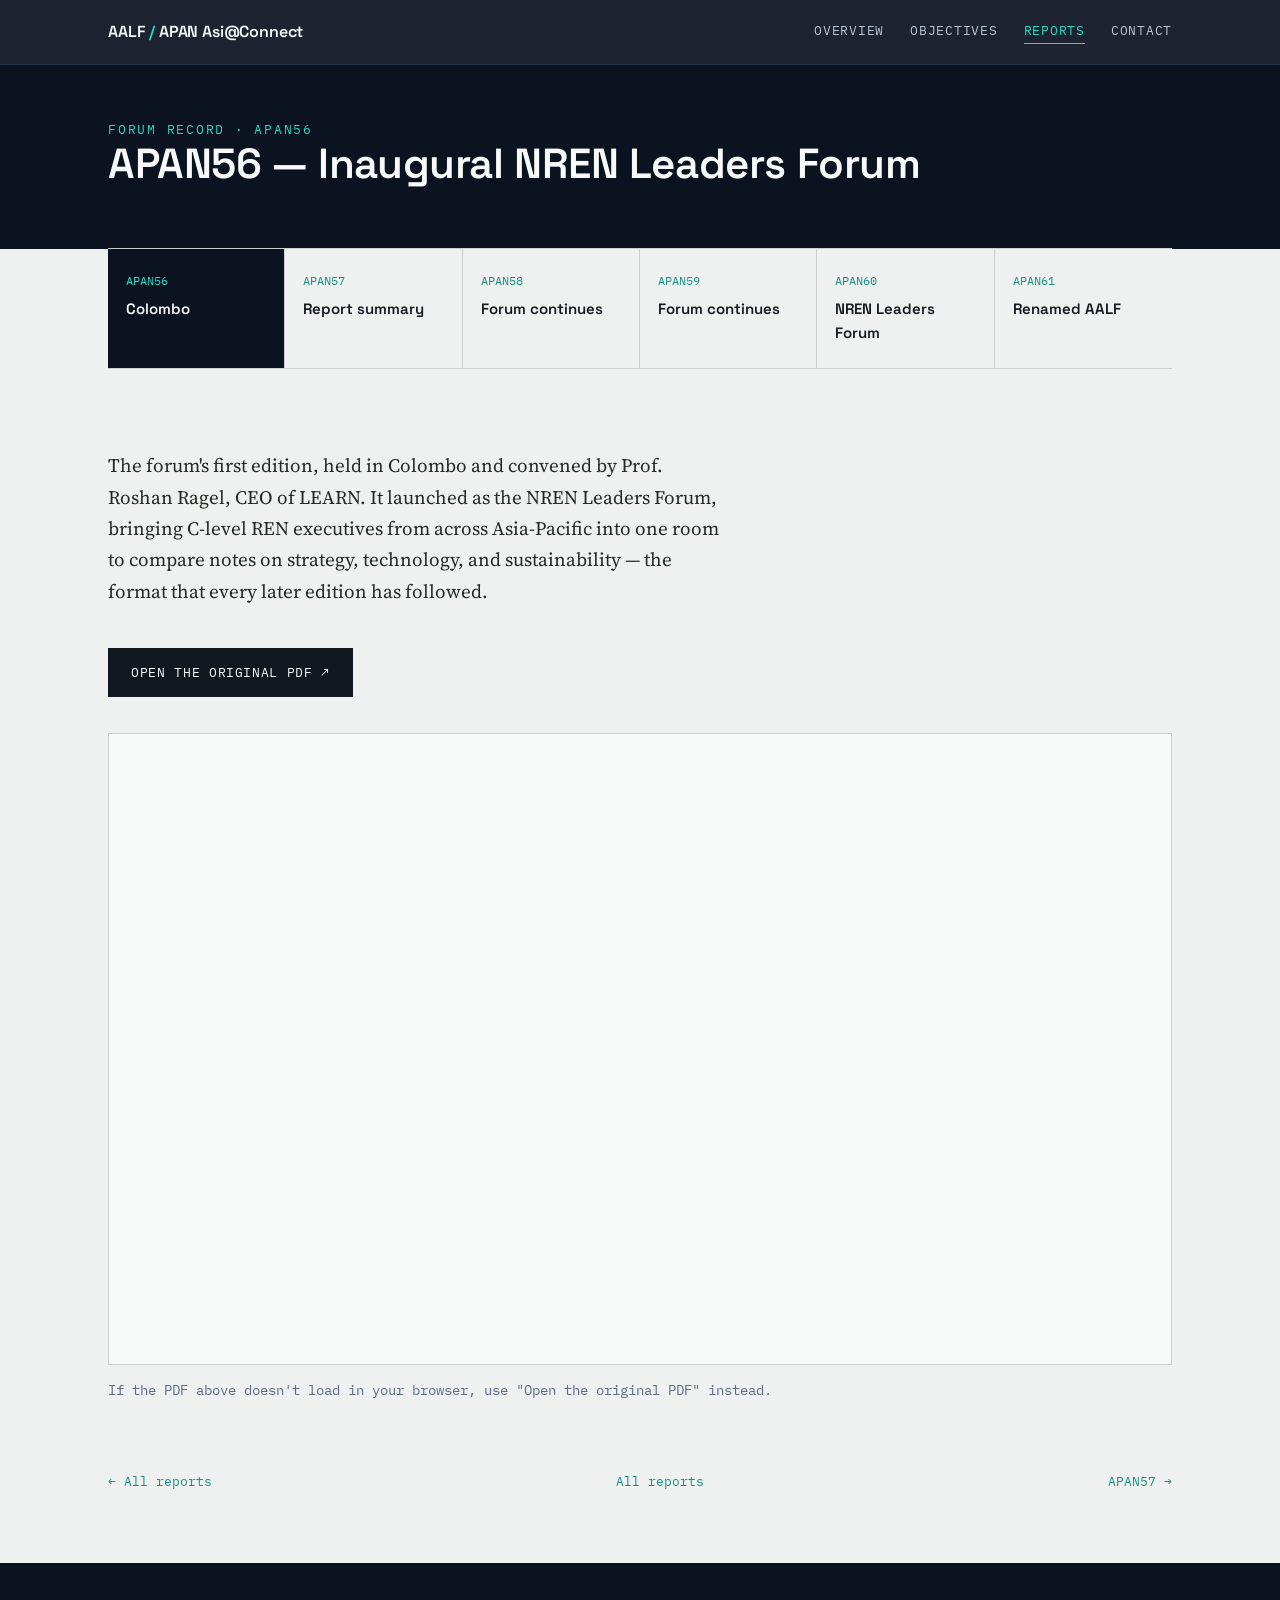
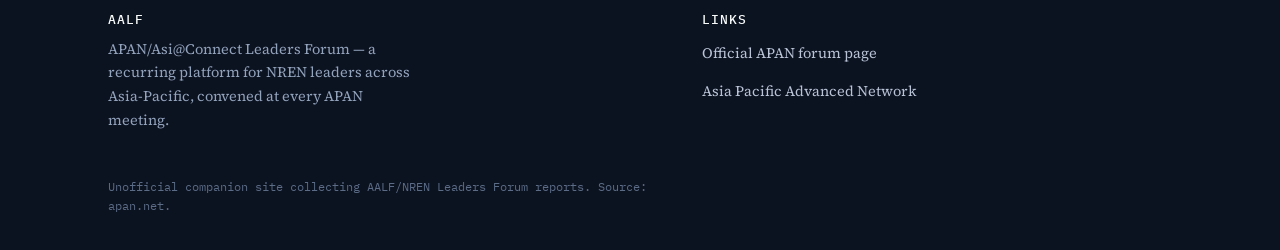
==== reports/apan56.html @ c070bd7b "first commit" ====
<!DOCTYPE html>
<html lang="en">
<head>
<meta charset="UTF-8">
<meta name="viewport" content="width=device-width, initial-scale=1.0">
<title>APAN56 — Inaugural NREN Leaders Forum — AALF</title>
<meta name="description" content="APAN56 report — the inaugural NREN Leaders Forum in Colombo.">
<link rel="preconnect" href="https://fonts.googleapis.com">
<link rel="preconnect" href="https://fonts.gstatic.com" crossorigin>
<link href="https://fonts.googleapis.com/css2?family=Space+Grotesk:wght@500;600;700&family=Source+Serif+4:ital,wght@0,400;0,600;1,400&family=IBM+Plex+Mono:wght@400;500&display=swap" rel="stylesheet">
<link rel="stylesheet" href="../assets/css/style.css">
</head>
<body>

<header class="site-header">
  <div class="wrap">
    <a class="brand" href="../index.html">AALF <span>/</span> APAN Asi@Connect</a>
    <nav class="nav">
      <a href="../index.html#overview">Overview</a>
      <a href="../index.html#objectives">Objectives</a>
      <a href="../index.html#reports" class="active">Reports</a>
      <a href="../index.html#contact">Contact</a>
    </nav>
  </div>
</header>

<section class="report-hero">
  <div class="wrap">
    <div class="eyebrow">Forum record · APAN56</div>
    <h1>APAN56 — Inaugural NREN Leaders Forum</h1>
  </div>
</section>

<div class="wrap" style="padding:0 28px; margin-top: -1px;">
  <div class="timeline">
    <a class="node current" href="apan56.html"><span class="num">APAN56</span><span class="place">Colombo</span></a>
    <a class="node" href="apan57.html"><span class="num">APAN57</span><span class="place">Report summary</span></a>
    <a class="node" href="apan58.html"><span class="num">APAN58</span><span class="place">Forum continues</span></a>
    <a class="node" href="apan59.html"><span class="num">APAN59</span><span class="place">Forum continues</span></a>
    <a class="node" href="apan60.html"><span class="num">APAN60</span><span class="place">NREN Leaders Forum</span></a>
    <a class="node" href="apan61.html"><span class="num">APAN61</span><span class="place">Renamed AALF</span></a>
  </div>
</div>

<section class="report-body">
  <div class="wrap">
    <p class="lede">The forum's first edition, held in Colombo and convened by Prof. Roshan Ragel, CEO of LEARN. It launched as the NREN Leaders Forum, bringing C-level REN executives from across Asia-Pacific into one room to compare notes on strategy, technology, and sustainability — the format that every later edition has followed.</p>
    <a class="pdf-cta" href="https://apan.net/wp-content/uploads/2025/07/APAN56.pdf" target="_blank" rel="noopener">Open the original PDF ↗</a>

    <div class="card" style="margin-top:36px; padding:0; overflow:hidden;">
      <iframe src="https://apan.net/wp-content/uploads/2025/07/APAN56.pdf" title="APAN56 — Inaugural NREN Leaders Forum PDF" style="width:100%; height:70vh; border:0; display:block;" loading="lazy"></iframe>
    </div>
    <p style="margin-top:14px; font-size:13.5px; color:#5C6C86; font-family: var(--font-mono);">
      If the PDF above doesn't load in your browser, use "Open the original PDF" instead.
    </p>
  </div>
</section>

<div class="wrap">
  <div class="report-nav">
    <a href="../index.html#reports" class="">← All reports</a>
    <a href="../index.html#reports">All reports</a>
    <a href="apan57.html" class="">APAN57 →</a>
  </div>
</div>

<footer>
  <div class="wrap">
    <div>
      <h4>AALF</h4>
      <p style="max-width:38ch; margin-top:10px;">APAN/Asi@Connect Leaders Forum — a recurring platform
      for NREN leaders across Asia-Pacific, convened at every APAN meeting.</p>
    </div>
    <div>
      <h4>Links</h4>
      <p><a href="https://apan.net/apan-asiaconnect-leaders-forum/" target="_blank" rel="noopener">Official APAN forum page</a></p>
      <p><a href="https://apan.net/" target="_blank" rel="noopener">Asia Pacific Advanced Network</a></p>
    </div>
  </div>
  <div class="wrap fine">Unofficial companion site collecting AALF/NREN Leaders Forum reports. Source: apan.net.</div>
</footer>

</body>
</html>
---- assets/css/style.css ----
/* ==========================================================================
   APAN/Asi@Connect Leaders Forum (AALF) — design tokens
   Display: Space Grotesk (geometric, network/infra feel)
   Body:    Source Serif 4 (readable, editorial contrast to the display face)
   Utility: IBM Plex Mono (labels, coordinates, dates — "system" voice)
   ========================================================================== */

:root {
  --ink:        #12181F;
  --paper:      #EEF1EF;
  --paper-dim:  #E2E7E4;
  --night:      #0B1220;
  --night-2:    #101B2E;
  --line:       #C9D0CB;
  --line-dark:  #26344A;
  --teal:       #2AD8C6;
  --teal-dim:   #1A8F84;
  --amber:      #F2B84B;
  --white:      #F7FAF9;

  --font-display: "Space Grotesk", "Helvetica Neue", Arial, sans-serif;
  --font-body:    "Source Serif 4", Georgia, "Times New Roman", serif;
  --font-mono:    "IBM Plex Mono", ui-monospace, Menlo, monospace;

  --max: 1120px;
}

* { box-sizing: border-box; }
html { scroll-behavior: smooth; }

body {
  margin: 0;
  background: var(--paper);
  color: var(--ink);
  font-family: var(--font-body);
  font-size: 17px;
  line-height: 1.65;
}

@media (prefers-reduced-motion: reduce) {
  html { scroll-behavior: auto; }
  * { animation-duration: 0.001ms !important; animation-iteration-count: 1 !important; transition-duration: 0.001ms !important; }
}

h1, h2, h3, h4 {
  font-family: var(--font-display);
  font-weight: 600;
  letter-spacing: -0.01em;
  line-height: 1.15;
  margin: 0 0 0.5em;
  color: var(--ink);
}

a { color: var(--teal-dim); }
a:hover { color: var(--teal); }

.wrap {
  max-width: var(--max);
  margin: 0 auto;
  padding: 0 28px;
}

.eyebrow {
  font-family: var(--font-mono);
  font-size: 12.5px;
  letter-spacing: 0.14em;
  text-transform: uppercase;
  color: var(--teal-dim);
}

/* ---------- Header ---------- */
.site-header {
  position: sticky;
  top: 0;
  z-index: 40;
  background: rgba(11, 18, 32, 0.92);
  backdrop-filter: blur(8px);
  border-bottom: 1px solid var(--line-dark);
}
.site-header .wrap {
  display: flex;
  align-items: center;
  justify-content: space-between;
  height: 64px;
}
.brand {
  font-family: var(--font-display);
  font-weight: 600;
  font-size: 16px;
  color: var(--white);
  text-decoration: none;
  letter-spacing: -0.01em;
}
.brand span { color: var(--teal); }
.nav {
  display: flex;
  gap: 26px;
  align-items: center;
}
.nav a {
  font-family: var(--font-mono);
  font-size: 12.5px;
  letter-spacing: 0.06em;
  text-transform: uppercase;
  color: #B9C4D6;
  text-decoration: none;
  border-bottom: 1px solid transparent;
  padding-bottom: 3px;
}
.nav a:hover, .nav a.active {
  color: var(--teal);
  border-bottom-color: var(--teal);
}

/* ---------- Hero ---------- */
.hero {
  position: relative;
  background: var(--night);
  color: var(--white);
  overflow: hidden;
  padding: 92px 0 76px;
}
.hero-net {
  position: absolute;
  inset: 0;
  width: 100%;
  height: 100%;
  opacity: 0.85;
}
.hero .wrap { position: relative; z-index: 2; }
.hero-tag {
  font-family: var(--font-mono);
  font-size: 13px;
  letter-spacing: 0.14em;
  text-transform: uppercase;
  color: var(--teal);
  margin-bottom: 18px;
}
.hero h1 {
  font-size: clamp(34px, 5.4vw, 58px);
  color: var(--white);
  max-width: 16ch;
}
.hero-sub {
  font-family: var(--font-body);
  font-style: italic;
  font-size: 19px;
  color: #C7D3E2;
  max-width: 46ch;
  margin-top: 14px;
}
.hero-meta {
  margin-top: 40px;
  display: flex;
  gap: 34px;
  flex-wrap: wrap;
  font-family: var(--font-mono);
  font-size: 12.5px;
  color: #93A3BC;
}
.hero-meta strong { color: var(--white); display: block; font-size: 13px; margin-bottom: 4px;}

/* ---------- Sections ---------- */
section { padding: 68px 0; }
section.alt { background: var(--paper-dim); }
.section-head { margin-bottom: 34px; max-width: 60ch; }
.section-head h2 { font-size: 30px; }
.section-head p { color: #45524B; }

.grid-2 { display: grid; grid-template-columns: 1.1fr 0.9fr; gap: 48px; }
.grid-3 { display: grid; grid-template-columns: repeat(3, 1fr); gap: 24px; }
@media (max-width: 860px) {
  .grid-2 { grid-template-columns: 1fr; }
  .grid-3 { grid-template-columns: 1fr; }
}

.card {
  background: var(--white);
  border: 1px solid var(--line);
  padding: 26px 24px;
}
.card h3 { font-size: 17px; margin-bottom: 10px; }
.card p { font-size: 15.5px; color: #3D4A44; margin: 0; }

ul.check { list-style: none; margin: 0; padding: 0; }
ul.check li {
  padding-left: 26px;
  position: relative;
  margin-bottom: 14px;
  color: #2C3733;
}
ul.check li::before {
  content: "";
  position: absolute;
  left: 0; top: 8px;
  width: 8px; height: 8px;
  background: var(--teal-dim);
}

/* ---------- Timeline (report index / node strip) ---------- */
.timeline {
  display: flex;
  overflow-x: auto;
  gap: 0;
  border-top: 1px solid var(--line);
  border-bottom: 1px solid var(--line);
  padding: 0;
  margin: 0 0 8px;
}
.timeline a.node {
  flex: 1 0 150px;
  padding: 22px 18px;
  text-decoration: none;
  border-right: 1px solid var(--line);
  position: relative;
}
.timeline a.node:last-child { border-right: none; }
.timeline a.node .num {
  font-family: var(--font-mono);
  font-size: 12px;
  color: var(--teal-dim);
  display: block;
  margin-bottom: 6px;
}
.timeline a.node .place {
  font-family: var(--font-display);
  font-weight: 600;
  color: var(--ink);
  font-size: 15px;
  display: block;
}
.timeline a.node.current { background: var(--night); }
.timeline a.node.current .num,
.timeline a.node.current .place { color: var(--white); }
.timeline a.node.current .num { color: var(--teal); }
.timeline a.node:hover:not(.current) { background: var(--paper-dim); }

/* ---------- Report page ---------- */
.report-hero {
  background: var(--night);
  color: var(--white);
  padding: 54px 0 40px;
}
.report-hero .eyebrow { color: var(--teal); }
.report-hero h1 { color: var(--white); font-size: clamp(28px, 4vw, 42px); }
.report-body { padding: 54px 0 30px; }
.report-body .lede {
  font-size: 19px;
  color: #232B26;
  max-width: 62ch;
}
.pdf-cta {
  display: inline-flex;
  align-items: center;
  gap: 10px;
  margin-top: 22px;
  padding: 13px 22px;
  background: var(--ink);
  color: var(--white) !important;
  font-family: var(--font-mono);
  font-size: 13px;
  letter-spacing: 0.05em;
  text-transform: uppercase;
  text-decoration: none;
  border: 1px solid var(--ink);
}
.pdf-cta:hover { background: var(--teal-dim); border-color: var(--teal-dim); color: var(--night) !important; }

.report-nav {
  display: flex;
  justify-content: space-between;
  padding: 26px 0 70px;
  font-family: var(--font-mono);
  font-size: 13px;
}
.report-nav a { text-decoration: none; }
.report-nav .disabled { color: #9AA39C; pointer-events: none; }

/* ---------- Footer ---------- */
footer {
  background: var(--night);
  color: #93A3BC;
  padding: 50px 0 34px;
  font-size: 14.5px;
}
footer .wrap { display: grid; grid-template-columns: 1.2fr 1fr; gap: 30px; }
footer h4 { color: var(--white); font-size: 13px; text-transform: uppercase; letter-spacing: 0.08em; font-family: var(--font-mono); font-weight: 500;}
footer a { color: #B9C4D6; text-decoration: none; }
footer a:hover { color: var(--teal); }
footer .fine { margin-top: 30px; font-family: var(--font-mono); font-size: 11.5px; color: #5C6C86; }
@media (max-width: 700px) { footer .wrap { grid-template-columns: 1fr; } .nav { gap: 16px; } }

.btn-ghost {
  display: inline-block;
  margin-top: 6px;
  font-family: var(--font-mono);
  font-size: 12.5px;
  text-transform: uppercase;
  letter-spacing: 0.06em;
  color: var(--teal);
  text-decoration: none;
  border-bottom: 1px solid var(--teal-dim);
}
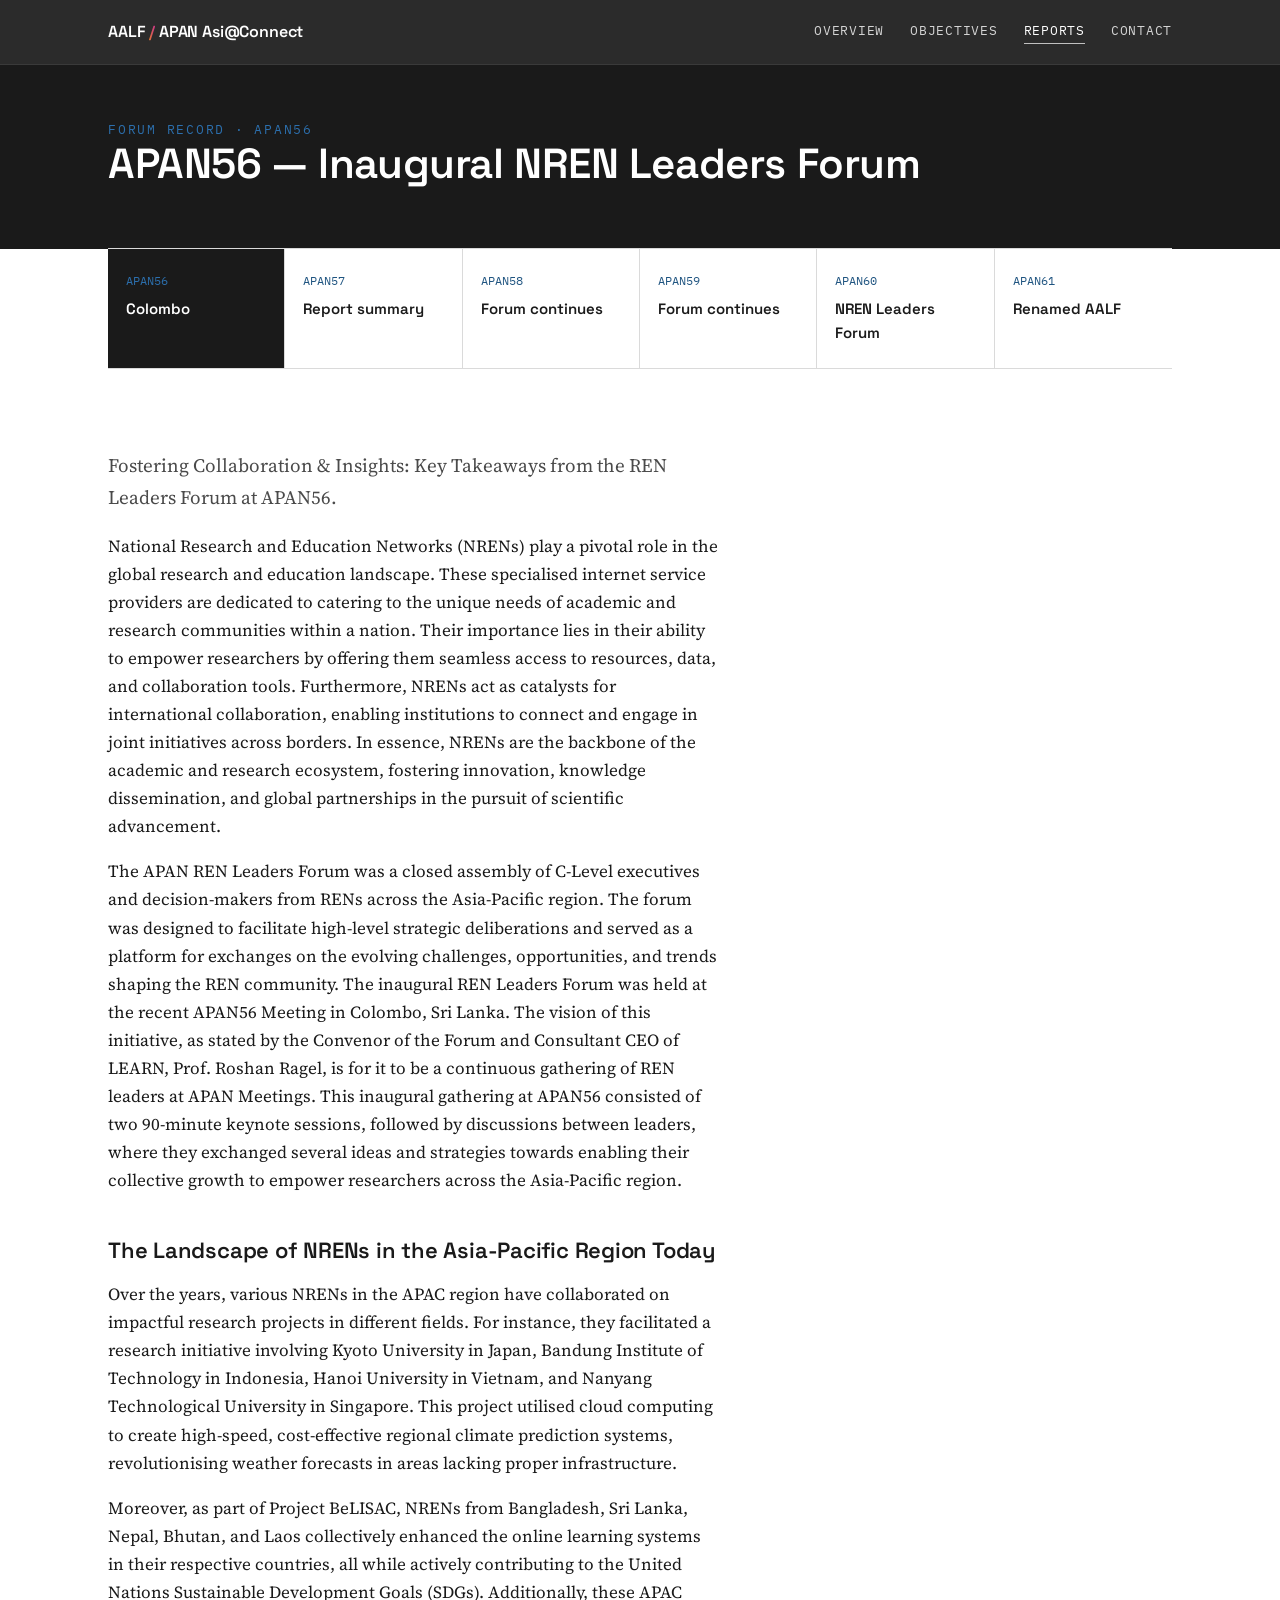
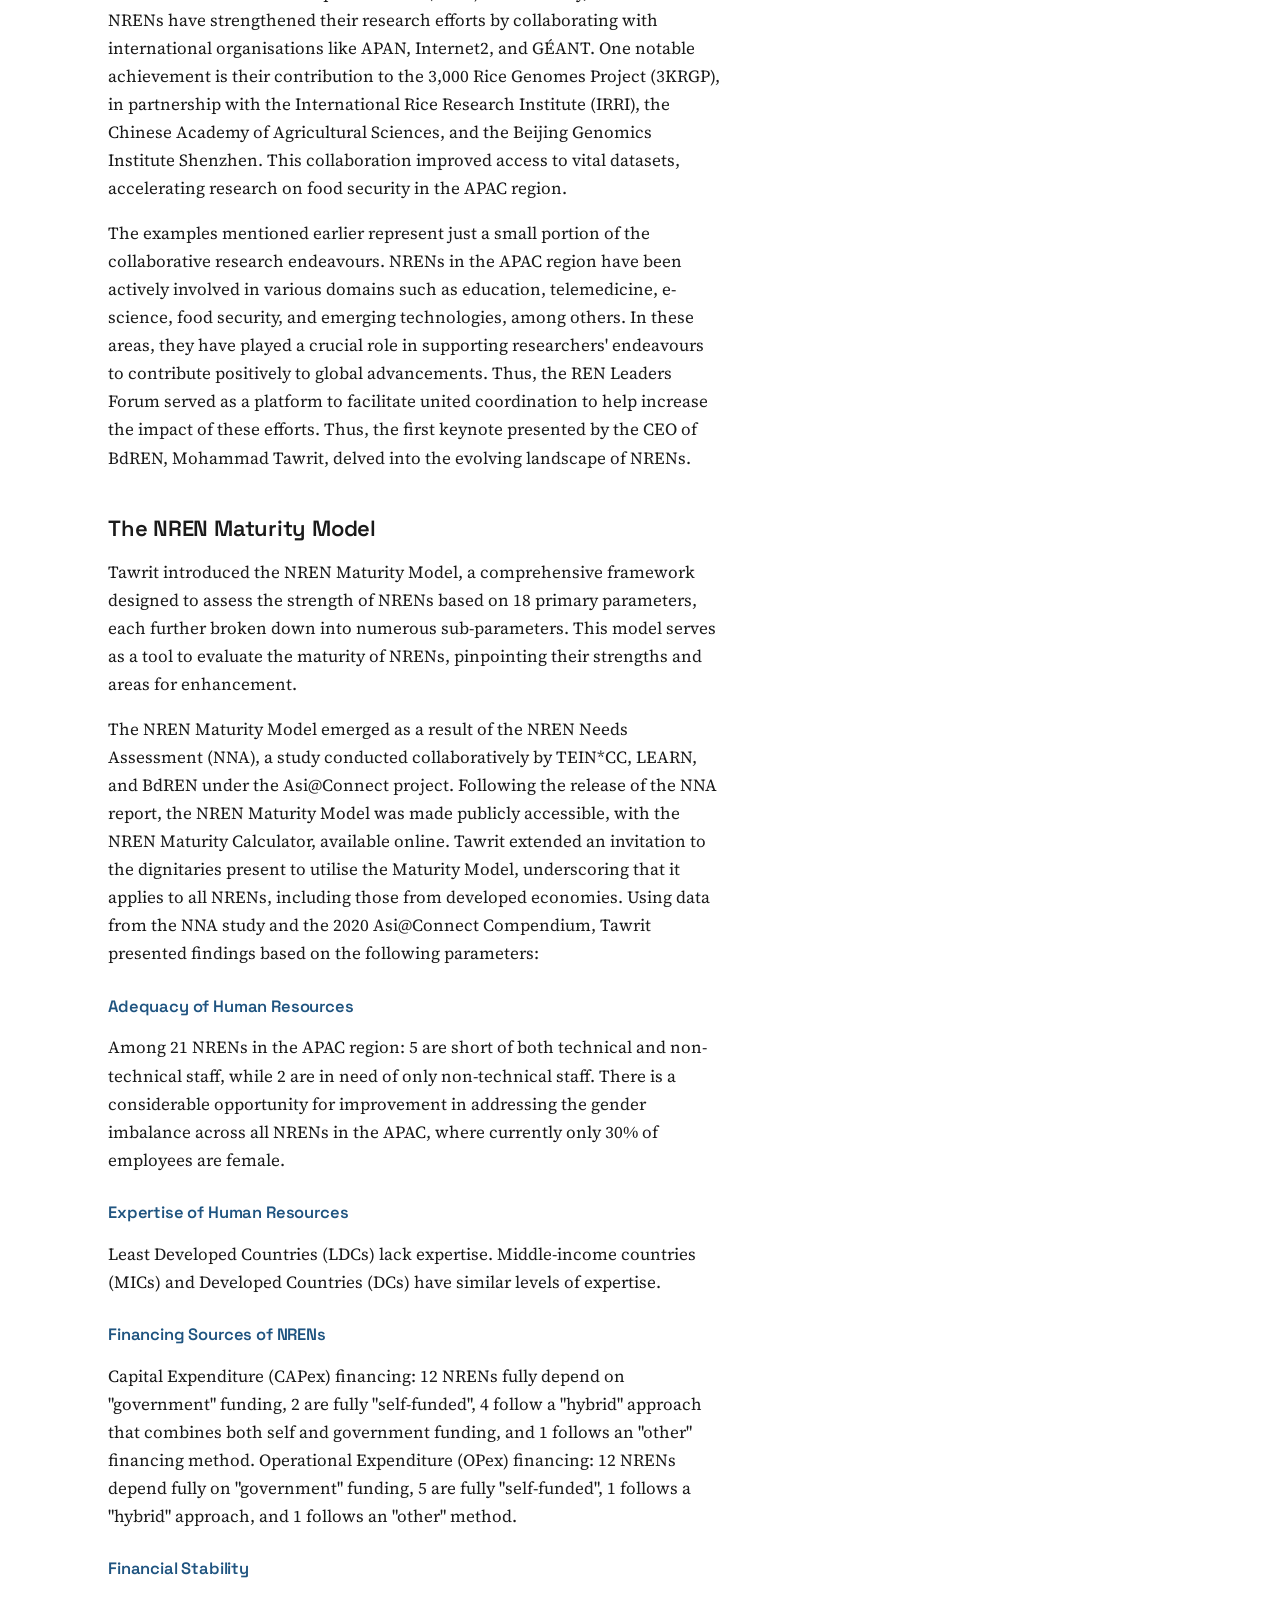
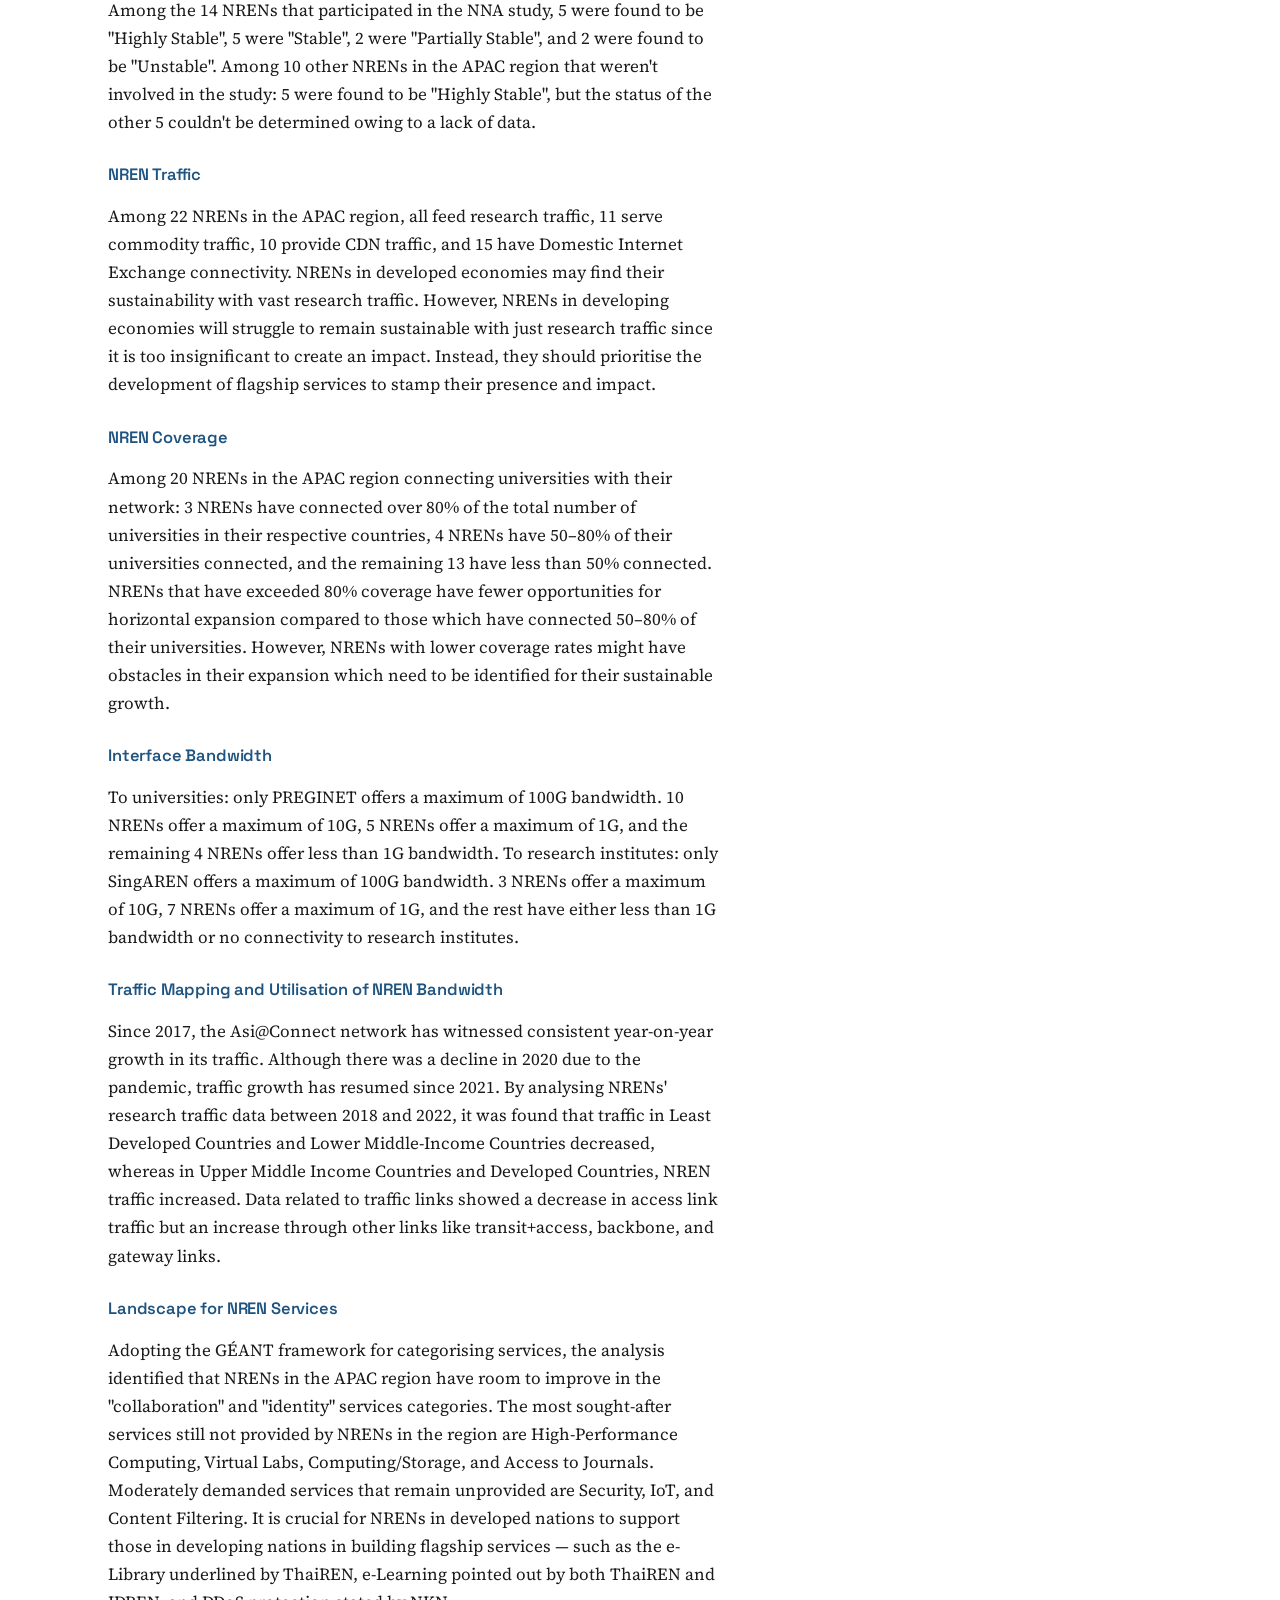
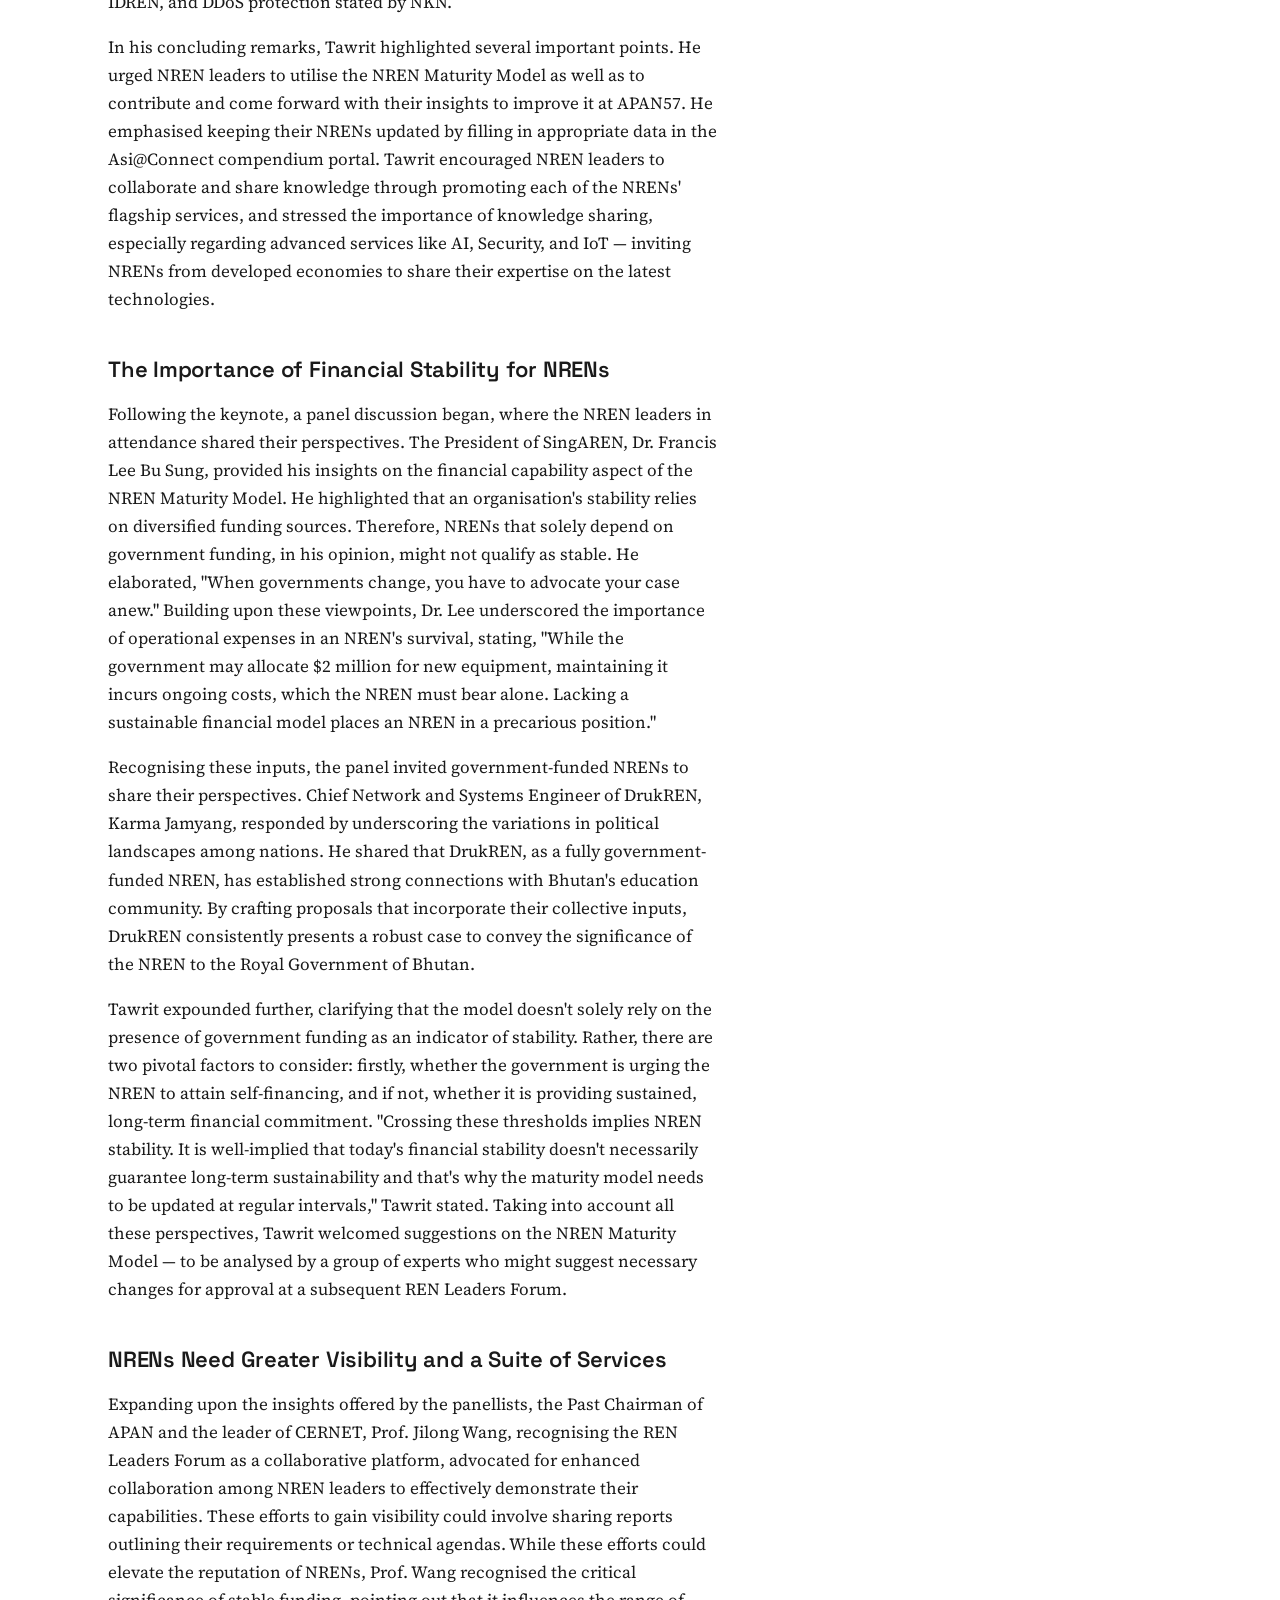
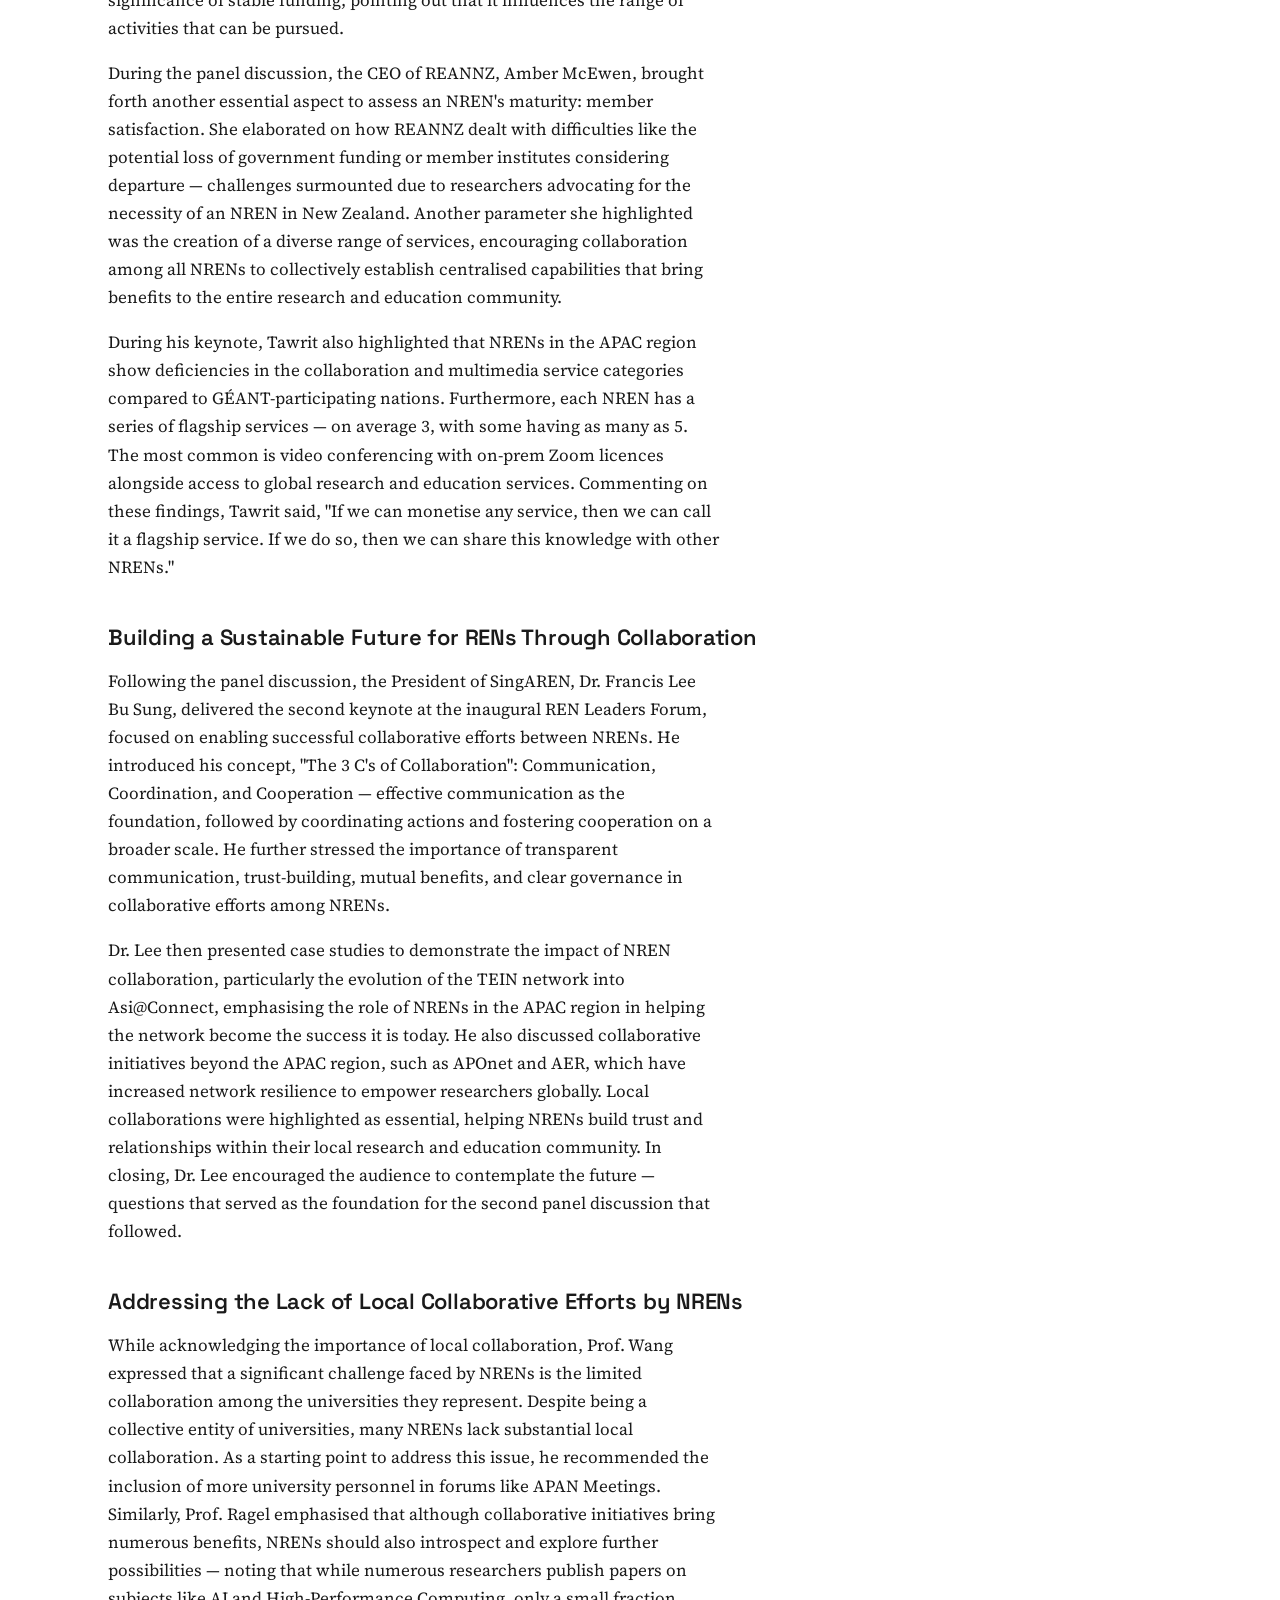
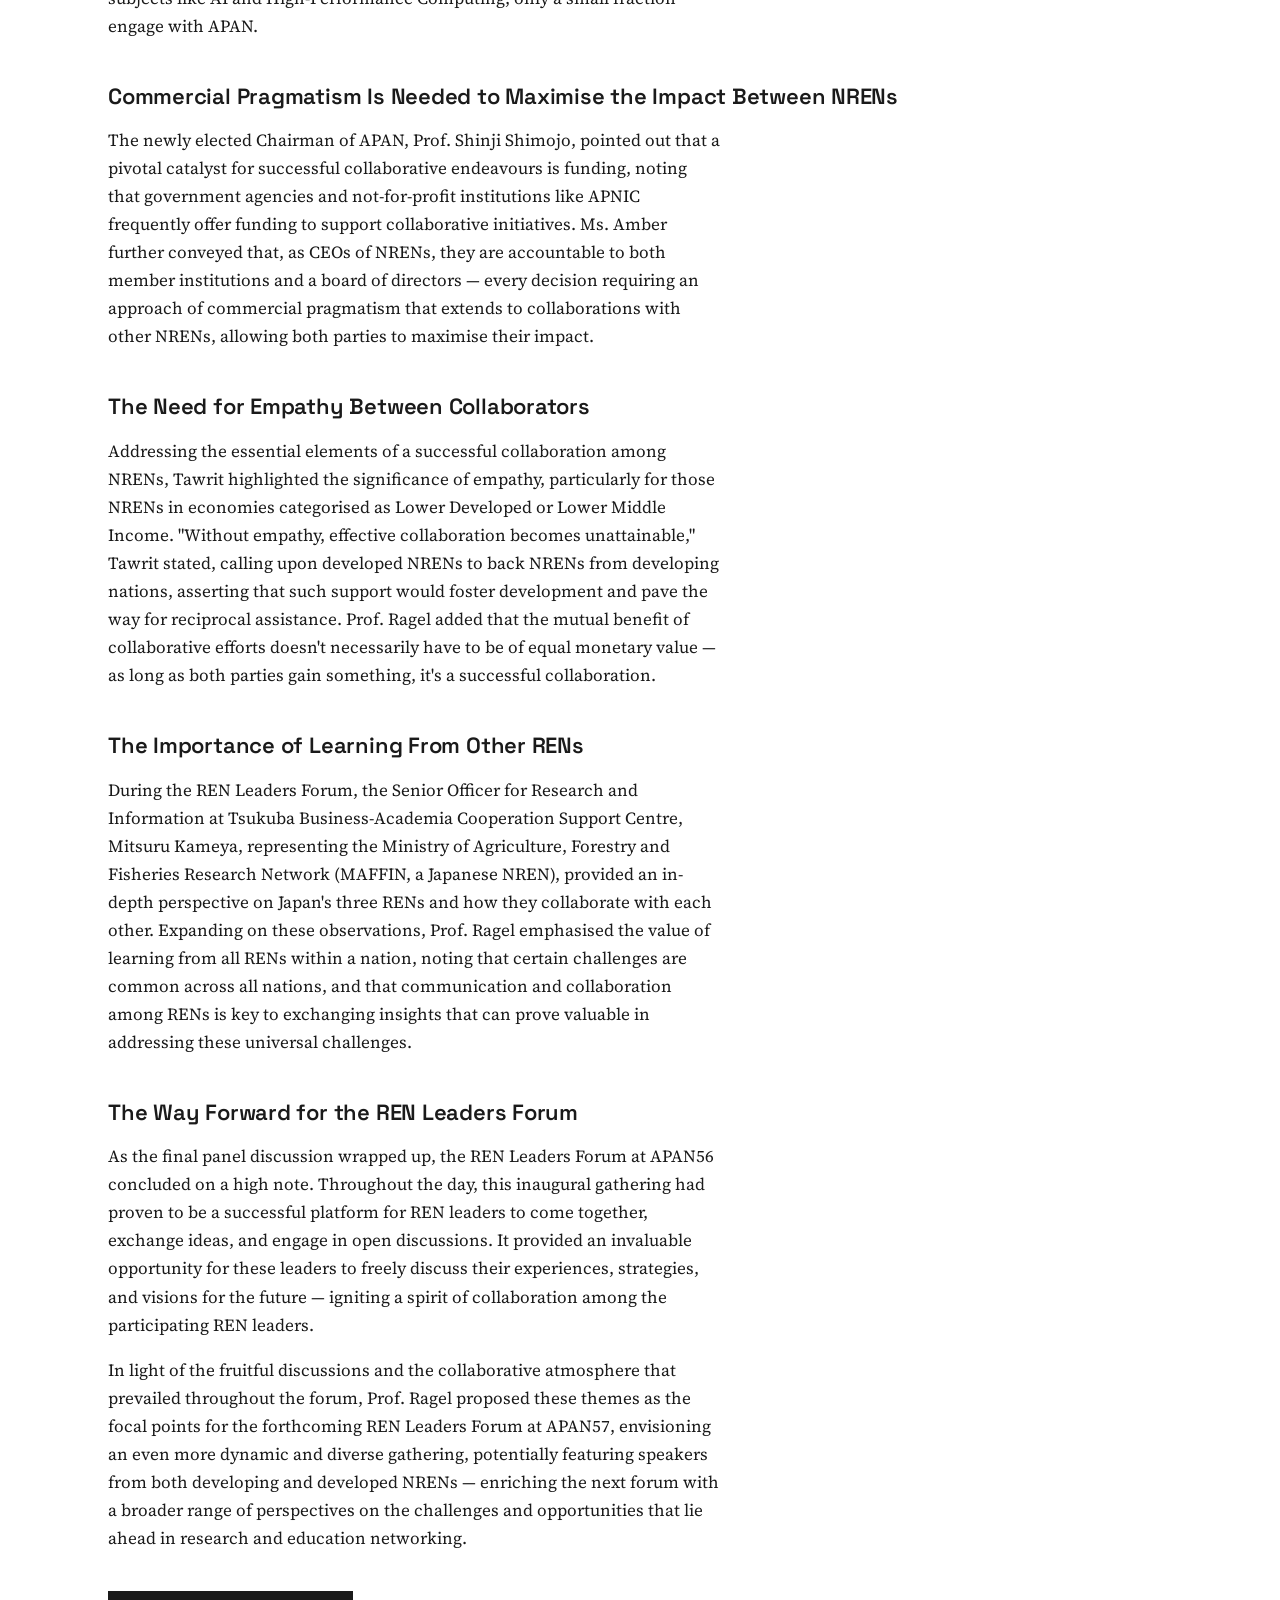
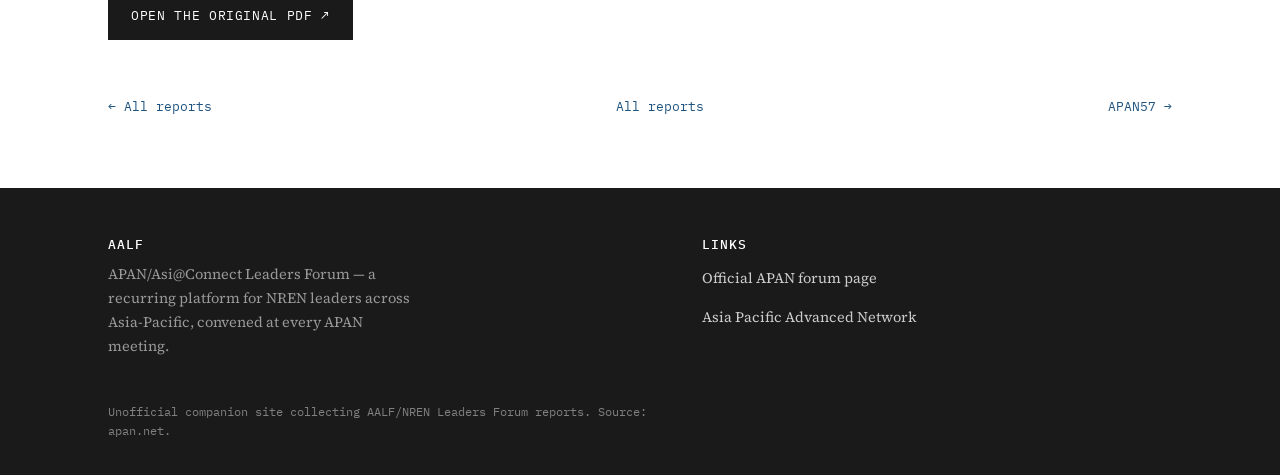
==== commit ea5df9f0: "new" ====
--- a/reports/apan56.html
+++ b/reports/apan56.html
@@ -44,15 +44,81 @@
 
 <section class="report-body">
   <div class="wrap">
-    <p class="lede">The forum's first edition, held in Colombo and convened by Prof. Roshan Ragel, CEO of LEARN. It launched as the NREN Leaders Forum, bringing C-level REN executives from across Asia-Pacific into one room to compare notes on strategy, technology, and sustainability — the format that every later edition has followed.</p>
+    <p class="lede">Fostering Collaboration &amp; Insights: Key Takeaways from the REN Leaders Forum at APAN56.</p>
+
+    <p>National Research and Education Networks (NRENs) play a pivotal role in the global research and education landscape. These specialised internet service providers are dedicated to catering to the unique needs of academic and research communities within a nation. Their importance lies in their ability to empower researchers by offering them seamless access to resources, data, and collaboration tools. Furthermore, NRENs act as catalysts for international collaboration, enabling institutions to connect and engage in joint initiatives across borders. In essence, NRENs are the backbone of the academic and research ecosystem, fostering innovation, knowledge dissemination, and global partnerships in the pursuit of scientific advancement.</p>
+
+    <p>The APAN REN Leaders Forum was a closed assembly of C-Level executives and decision-makers from RENs across the Asia-Pacific region. The forum was designed to facilitate high-level strategic deliberations and served as a platform for exchanges on the evolving challenges, opportunities, and trends shaping the REN community. The inaugural REN Leaders Forum was held at the recent APAN56 Meeting in Colombo, Sri Lanka. The vision of this initiative, as stated by the Convenor of the Forum and Consultant CEO of LEARN, Prof. Roshan Ragel, is for it to be a continuous gathering of REN leaders at APAN Meetings. This inaugural gathering at APAN56 consisted of two 90-minute keynote sessions, followed by discussions between leaders, where they exchanged several ideas and strategies towards enabling their collective growth to empower researchers across the Asia-Pacific region.</p>
+
+    <h3>The Landscape of NRENs in the Asia-Pacific Region Today</h3>
+    <p>Over the years, various NRENs in the APAC region have collaborated on impactful research projects in different fields. For instance, they facilitated a research initiative involving Kyoto University in Japan, Bandung Institute of Technology in Indonesia, Hanoi University in Vietnam, and Nanyang Technological University in Singapore. This project utilised cloud computing to create high-speed, cost-effective regional climate prediction systems, revolutionising weather forecasts in areas lacking proper infrastructure.</p>
+    <p>Moreover, as part of Project BeLISAC, NRENs from Bangladesh, Sri Lanka, Nepal, Bhutan, and Laos collectively enhanced the online learning systems in their respective countries, all while actively contributing to the United Nations Sustainable Development Goals (SDGs). Additionally, these APAC NRENs have strengthened their research efforts by collaborating with international organisations like APAN, Internet2, and GÉANT. One notable achievement is their contribution to the 3,000 Rice Genomes Project (3KRGP), in partnership with the International Rice Research Institute (IRRI), the Chinese Academy of Agricultural Sciences, and the Beijing Genomics Institute Shenzhen. This collaboration improved access to vital datasets, accelerating research on food security in the APAC region.</p>
+    <p>The examples mentioned earlier represent just a small portion of the collaborative research endeavours. NRENs in the APAC region have been actively involved in various domains such as education, telemedicine, e-science, food security, and emerging technologies, among others. In these areas, they have played a crucial role in supporting researchers' endeavours to contribute positively to global advancements. Thus, the REN Leaders Forum served as a platform to facilitate united coordination to help increase the impact of these efforts. Thus, the first keynote presented by the CEO of BdREN, Mohammad Tawrit, delved into the evolving landscape of NRENs.</p>
+
+    <h3>The NREN Maturity Model</h3>
+    <p>Tawrit introduced the NREN Maturity Model, a comprehensive framework designed to assess the strength of NRENs based on 18 primary parameters, each further broken down into numerous sub-parameters. This model serves as a tool to evaluate the maturity of NRENs, pinpointing their strengths and areas for enhancement.</p>
+    <p>The NREN Maturity Model emerged as a result of the NREN Needs Assessment (NNA), a study conducted collaboratively by TEIN*CC, LEARN, and BdREN under the Asi@Connect project. Following the release of the NNA report, the NREN Maturity Model was made publicly accessible, with the NREN Maturity Calculator, available online. Tawrit extended an invitation to the dignitaries present to utilise the Maturity Model, underscoring that it applies to all NRENs, including those from developed economies. Using data from the NNA study and the 2020 Asi@Connect Compendium, Tawrit presented findings based on the following parameters:</p>
+
+    <h4>Adequacy of Human Resources</h4>
+    <p>Among 21 NRENs in the APAC region: 5 are short of both technical and non-technical staff, while 2 are in need of only non-technical staff. There is a considerable opportunity for improvement in addressing the gender imbalance across all NRENs in the APAC, where currently only 30% of employees are female.</p>
+
+    <h4>Expertise of Human Resources</h4>
+    <p>Least Developed Countries (LDCs) lack expertise. Middle-income countries (MICs) and Developed Countries (DCs) have similar levels of expertise.</p>
+
+    <h4>Financing Sources of NRENs</h4>
+    <p>Capital Expenditure (CAPex) financing: 12 NRENs fully depend on "government" funding, 2 are fully "self-funded", 4 follow a "hybrid" approach that combines both self and government funding, and 1 follows an "other" financing method. Operational Expenditure (OPex) financing: 12 NRENs depend fully on "government" funding, 5 are fully "self-funded", 1 follows a "hybrid" approach, and 1 follows an "other" method.</p>
+
+    <h4>Financial Stability</h4>
+    <p>Among the 14 NRENs that participated in the NNA study, 5 were found to be "Highly Stable", 5 were "Stable", 2 were "Partially Stable", and 2 were found to be "Unstable". Among 10 other NRENs in the APAC region that weren't involved in the study: 5 were found to be "Highly Stable", but the status of the other 5 couldn't be determined owing to a lack of data.</p>
+
+    <h4>NREN Traffic</h4>
+    <p>Among 22 NRENs in the APAC region, all feed research traffic, 11 serve commodity traffic, 10 provide CDN traffic, and 15 have Domestic Internet Exchange connectivity. NRENs in developed economies may find their sustainability with vast research traffic. However, NRENs in developing economies will struggle to remain sustainable with just research traffic since it is too insignificant to create an impact. Instead, they should prioritise the development of flagship services to stamp their presence and impact.</p>
+
+    <h4>NREN Coverage</h4>
+    <p>Among 20 NRENs in the APAC region connecting universities with their network: 3 NRENs have connected over 80% of the total number of universities in their respective countries, 4 NRENs have 50–80% of their universities connected, and the remaining 13 have less than 50% connected. NRENs that have exceeded 80% coverage have fewer opportunities for horizontal expansion compared to those which have connected 50–80% of their universities. However, NRENs with lower coverage rates might have obstacles in their expansion which need to be identified for their sustainable growth.</p>
+
+    <h4>Interface Bandwidth</h4>
+    <p>To universities: only PREGINET offers a maximum of 100G bandwidth. 10 NRENs offer a maximum of 10G, 5 NRENs offer a maximum of 1G, and the remaining 4 NRENs offer less than 1G bandwidth. To research institutes: only SingAREN offers a maximum of 100G bandwidth. 3 NRENs offer a maximum of 10G, 7 NRENs offer a maximum of 1G, and the rest have either less than 1G bandwidth or no connectivity to research institutes.</p>
+
+    <h4>Traffic Mapping and Utilisation of NREN Bandwidth</h4>
+    <p>Since 2017, the Asi@Connect network has witnessed consistent year-on-year growth in its traffic. Although there was a decline in 2020 due to the pandemic, traffic growth has resumed since 2021. By analysing NRENs' research traffic data between 2018 and 2022, it was found that traffic in Least Developed Countries and Lower Middle-Income Countries decreased, whereas in Upper Middle Income Countries and Developed Countries, NREN traffic increased. Data related to traffic links showed a decrease in access link traffic but an increase through other links like transit+access, backbone, and gateway links.</p>
+
+    <h4>Landscape for NREN Services</h4>
+    <p>Adopting the GÉANT framework for categorising services, the analysis identified that NRENs in the APAC region have room to improve in the "collaboration" and "identity" services categories. The most sought-after services still not provided by NRENs in the region are High-Performance Computing, Virtual Labs, Computing/Storage, and Access to Journals. Moderately demanded services that remain unprovided are Security, IoT, and Content Filtering. It is crucial for NRENs in developed nations to support those in developing nations in building flagship services — such as the e-Library underlined by ThaiREN, e-Learning pointed out by both ThaiREN and IDREN, and DDoS protection stated by NKN.</p>
+
+    <p>In his concluding remarks, Tawrit highlighted several important points. He urged NREN leaders to utilise the NREN Maturity Model as well as to contribute and come forward with their insights to improve it at APAN57. He emphasised keeping their NRENs updated by filling in appropriate data in the Asi@Connect compendium portal. Tawrit encouraged NREN leaders to collaborate and share knowledge through promoting each of the NRENs' flagship services, and stressed the importance of knowledge sharing, especially regarding advanced services like AI, Security, and IoT — inviting NRENs from developed economies to share their expertise on the latest technologies.</p>
+
+    <h3>The Importance of Financial Stability for NRENs</h3>
+    <p>Following the keynote, a panel discussion began, where the NREN leaders in attendance shared their perspectives. The President of SingAREN, Dr. Francis Lee Bu Sung, provided his insights on the financial capability aspect of the NREN Maturity Model. He highlighted that an organisation's stability relies on diversified funding sources. Therefore, NRENs that solely depend on government funding, in his opinion, might not qualify as stable. He elaborated, "When governments change, you have to advocate your case anew." Building upon these viewpoints, Dr. Lee underscored the importance of operational expenses in an NREN's survival, stating, "While the government may allocate $2 million for new equipment, maintaining it incurs ongoing costs, which the NREN must bear alone. Lacking a sustainable financial model places an NREN in a precarious position."</p>
+    <p>Recognising these inputs, the panel invited government-funded NRENs to share their perspectives. Chief Network and Systems Engineer of DrukREN, Karma Jamyang, responded by underscoring the variations in political landscapes among nations. He shared that DrukREN, as a fully government-funded NREN, has established strong connections with Bhutan's education community. By crafting proposals that incorporate their collective inputs, DrukREN consistently presents a robust case to convey the significance of the NREN to the Royal Government of Bhutan.</p>
+    <p>Tawrit expounded further, clarifying that the model doesn't solely rely on the presence of government funding as an indicator of stability. Rather, there are two pivotal factors to consider: firstly, whether the government is urging the NREN to attain self-financing, and if not, whether it is providing sustained, long-term financial commitment. "Crossing these thresholds implies NREN stability. It is well-implied that today's financial stability doesn't necessarily guarantee long-term sustainability and that's why the maturity model needs to be updated at regular intervals," Tawrit stated. Taking into account all these perspectives, Tawrit welcomed suggestions on the NREN Maturity Model — to be analysed by a group of experts who might suggest necessary changes for approval at a subsequent REN Leaders Forum.</p>
+
+    <h3>NRENs Need Greater Visibility and a Suite of Services</h3>
+    <p>Expanding upon the insights offered by the panellists, the Past Chairman of APAN and the leader of CERNET, Prof. Jilong Wang, recognising the REN Leaders Forum as a collaborative platform, advocated for enhanced collaboration among NREN leaders to effectively demonstrate their capabilities. These efforts to gain visibility could involve sharing reports outlining their requirements or technical agendas. While these efforts could elevate the reputation of NRENs, Prof. Wang recognised the critical significance of stable funding, pointing out that it influences the range of activities that can be pursued.</p>
+    <p>During the panel discussion, the CEO of REANNZ, Amber McEwen, brought forth another essential aspect to assess an NREN's maturity: member satisfaction. She elaborated on how REANNZ dealt with difficulties like the potential loss of government funding or member institutes considering departure — challenges surmounted due to researchers advocating for the necessity of an NREN in New Zealand. Another parameter she highlighted was the creation of a diverse range of services, encouraging collaboration among all NRENs to collectively establish centralised capabilities that bring benefits to the entire research and education community.</p>
+    <p>During his keynote, Tawrit also highlighted that NRENs in the APAC region show deficiencies in the collaboration and multimedia service categories compared to GÉANT-participating nations. Furthermore, each NREN has a series of flagship services — on average 3, with some having as many as 5. The most common is video conferencing with on-prem Zoom licences alongside access to global research and education services. Commenting on these findings, Tawrit said, "If we can monetise any service, then we can call it a flagship service. If we do so, then we can share this knowledge with other NRENs."</p>
+
+    <h3>Building a Sustainable Future for RENs Through Collaboration</h3>
+    <p>Following the panel discussion, the President of SingAREN, Dr. Francis Lee Bu Sung, delivered the second keynote at the inaugural REN Leaders Forum, focused on enabling successful collaborative efforts between NRENs. He introduced his concept, "The 3 C's of Collaboration": Communication, Coordination, and Cooperation — effective communication as the foundation, followed by coordinating actions and fostering cooperation on a broader scale. He further stressed the importance of transparent communication, trust-building, mutual benefits, and clear governance in collaborative efforts among NRENs.</p>
+    <p>Dr. Lee then presented case studies to demonstrate the impact of NREN collaboration, particularly the evolution of the TEIN network into Asi@Connect, emphasising the role of NRENs in the APAC region in helping the network become the success it is today. He also discussed collaborative initiatives beyond the APAC region, such as APOnet and AER, which have increased network resilience to empower researchers globally. Local collaborations were highlighted as essential, helping NRENs build trust and relationships within their local research and education community. In closing, Dr. Lee encouraged the audience to contemplate the future — questions that served as the foundation for the second panel discussion that followed.</p>
+
+    <h3>Addressing the Lack of Local Collaborative Efforts by NRENs</h3>
+    <p>While acknowledging the importance of local collaboration, Prof. Wang expressed that a significant challenge faced by NRENs is the limited collaboration among the universities they represent. Despite being a collective entity of universities, many NRENs lack substantial local collaboration. As a starting point to address this issue, he recommended the inclusion of more university personnel in forums like APAN Meetings. Similarly, Prof. Ragel emphasised that although collaborative initiatives bring numerous benefits, NRENs should also introspect and explore further possibilities — noting that while numerous researchers publish papers on subjects like AI and High-Performance Computing, only a small fraction engage with APAN.</p>
+
+    <h3>Commercial Pragmatism Is Needed to Maximise the Impact Between NRENs</h3>
+    <p>The newly elected Chairman of APAN, Prof. Shinji Shimojo, pointed out that a pivotal catalyst for successful collaborative endeavours is funding, noting that government agencies and not-for-profit institutions like APNIC frequently offer funding to support collaborative initiatives. Ms. Amber further conveyed that, as CEOs of NRENs, they are accountable to both member institutions and a board of directors — every decision requiring an approach of commercial pragmatism that extends to collaborations with other NRENs, allowing both parties to maximise their impact.</p>
+
+    <h3>The Need for Empathy Between Collaborators</h3>
+    <p>Addressing the essential elements of a successful collaboration among NRENs, Tawrit highlighted the significance of empathy, particularly for those NRENs in economies categorised as Lower Developed or Lower Middle Income. "Without empathy, effective collaboration becomes unattainable," Tawrit stated, calling upon developed NRENs to back NRENs from developing nations, asserting that such support would foster development and pave the way for reciprocal assistance. Prof. Ragel added that the mutual benefit of collaborative efforts doesn't necessarily have to be of equal monetary value — as long as both parties gain something, it's a successful collaboration.</p>
+
+    <h3>The Importance of Learning From Other RENs</h3>
+    <p>During the REN Leaders Forum, the Senior Officer for Research and Information at Tsukuba Business-Academia Cooperation Support Centre, Mitsuru Kameya, representing the Ministry of Agriculture, Forestry and Fisheries Research Network (MAFFIN, a Japanese NREN), provided an in-depth perspective on Japan's three RENs and how they collaborate with each other. Expanding on these observations, Prof. Ragel emphasised the value of learning from all RENs within a nation, noting that certain challenges are common across all nations, and that communication and collaboration among RENs is key to exchanging insights that can prove valuable in addressing these universal challenges.</p>
+
+    <h3>The Way Forward for the REN Leaders Forum</h3>
+    <p>As the final panel discussion wrapped up, the REN Leaders Forum at APAN56 concluded on a high note. Throughout the day, this inaugural gathering had proven to be a successful platform for REN leaders to come together, exchange ideas, and engage in open discussions. It provided an invaluable opportunity for these leaders to freely discuss their experiences, strategies, and visions for the future — igniting a spirit of collaboration among the participating REN leaders.</p>
+    <p>In light of the fruitful discussions and the collaborative atmosphere that prevailed throughout the forum, Prof. Ragel proposed these themes as the focal points for the forthcoming REN Leaders Forum at APAN57, envisioning an even more dynamic and diverse gathering, potentially featuring speakers from both developing and developed NRENs — enriching the next forum with a broader range of perspectives on the challenges and opportunities that lie ahead in research and education networking.</p>
+
     <a class="pdf-cta" href="https://apan.net/wp-content/uploads/2025/07/APAN56.pdf" target="_blank" rel="noopener">Open the original PDF ↗</a>
-
-    <div class="card" style="margin-top:36px; padding:0; overflow:hidden;">
-      <iframe src="https://apan.net/wp-content/uploads/2025/07/APAN56.pdf" title="APAN56 — Inaugural NREN Leaders Forum PDF" style="width:100%; height:70vh; border:0; display:block;" loading="lazy"></iframe>
-    </div>
-    <p style="margin-top:14px; font-size:13.5px; color:#5C6C86; font-family: var(--font-mono);">
-      If the PDF above doesn't load in your browser, use "Open the original PDF" instead.
-    </p>
   </div>
 </section>
 
--- a/assets/css/style.css
+++ b/assets/css/style.css
@@ -6,17 +6,19 @@
    ========================================================================== */
 
 :root {
-  --ink:        #12181F;
-  --paper:      #EEF1EF;
-  --paper-dim:  #E2E7E4;
-  --night:      #0B1220;
-  --night-2:    #101B2E;
-  --line:       #C9D0CB;
-  --line-dark:  #26344A;
-  --teal:       #2AD8C6;
-  --teal-dim:   #1A8F84;
-  --amber:      #F2B84B;
-  --white:      #F7FAF9;
+  --ink:        #1A1A1A;
+  --paper:      #FFFFFF;
+  --paper-dim:  #F2F2F2;
+  --night:      #1A1A1A;
+  --night-2:    #262626;
+  --line:       #DADADA;
+  --line-dark:  #3A3A3A;
+  --teal:       #2C6FAD;
+  --teal-dim:   #1F5480;
+  --gray:       #4A4A4A;
+  --logo-orange:  #E8792C;
+  --logo-magenta: #C8348F;
+  --white:      #FFFFFF;
 
   --font-display: "Space Grotesk", "Helvetica Neue", Arial, sans-serif;
   --font-body:    "Source Serif 4", Georgia, "Times New Roman", serif;
@@ -73,7 +75,7 @@
   position: sticky;
   top: 0;
   z-index: 40;
-  background: rgba(11, 18, 32, 0.92);
+  background: rgba(26, 26, 26, 0.92);
   backdrop-filter: blur(8px);
   border-bottom: 1px solid var(--line-dark);
 }
@@ -91,7 +93,13 @@
   text-decoration: none;
   letter-spacing: -0.01em;
 }
-.brand span { color: var(--teal); }
+/* Orange→magenta is the logo's swoosh accent — reserved for this one mark, nowhere else on the site */
+.brand span {
+  background: linear-gradient(90deg, var(--logo-orange), var(--logo-magenta));
+  -webkit-background-clip: text;
+  background-clip: text;
+  color: transparent;
+}
 .nav {
   display: flex;
   gap: 26px;
@@ -102,70 +110,126 @@
   font-size: 12.5px;
   letter-spacing: 0.06em;
   text-transform: uppercase;
-  color: #B9C4D6;
+  color: rgba(255,255,255,0.8);
   text-decoration: none;
   border-bottom: 1px solid transparent;
   padding-bottom: 3px;
 }
 .nav a:hover, .nav a.active {
-  color: var(--teal);
-  border-bottom-color: var(--teal);
+  color: var(--white);
+  border-bottom-color: rgba(255,255,255,0.7);
 }
 
 /* ---------- Hero ---------- */
 .hero {
   position: relative;
-  background: var(--night);
-  color: var(--white);
   overflow: hidden;
-  padding: 92px 0 76px;
+  display: flex;
+  align-items: center;
+  min-height: 420px;
+  /* Dark charcoal wash + your photo — the gradient is what fixes the legibility problem */
+  background:
+    linear-gradient(180deg, rgba(26,26,26,0.72), rgba(26,26,26,0.6)),
+    url('../img/banner.png') center center / cover no-repeat;
+}
+.hero::before,
+.hero::after {
+  content: "";
+  position: absolute;
+  inset: auto;
+  border-radius: 50%;
+  filter: blur(70px);
+  opacity: 0.45;
+  pointer-events: none;
+  z-index: 1;
+  animation: blobDrift 18s ease-in-out infinite alternate;
+}
+.hero::before {
+  width: 420px;
+  height: 420px;
+  left: -80px;
+  top: -80px;
+  background: radial-gradient(circle at 30% 30%, rgba(44,111,173,0.85), rgba(44,111,173,0.15) 40%, transparent 70%);
+}
+.hero::after {
+  width: 480px;
+  height: 480px;
+  right: -100px;
+  bottom: -110px;
+  background: radial-gradient(circle at 30% 30%, rgba(31,84,128,0.75), rgba(26,26,26,0.2) 38%, transparent 70%);
+  animation-delay: 2s;
 }
 .hero-net {
-  position: absolute;
-  inset: 0;
+  display: none;
+}
+.hero .wrap {
+  position: relative;
+  z-index: 2;
   width: 100%;
-  height: 100%;
-  opacity: 0.85;
-}
-.hero .wrap { position: relative; z-index: 2; }
+  padding-top: 48px;
+  padding-bottom: 48px;
+}
 .hero-tag {
   font-family: var(--font-mono);
-  font-size: 13px;
+  font-size: 12px;
   letter-spacing: 0.14em;
   text-transform: uppercase;
-  color: var(--teal);
-  margin-bottom: 18px;
+  color: rgba(255,255,255,0.95);
+  margin-bottom: 16px;
+  text-shadow: 0 2px 10px rgba(0,0,0,0.5);
 }
 .hero h1 {
-  font-size: clamp(34px, 5.4vw, 58px);
+  font-size: clamp(34px, 4.3vw, 70px);
   color: var(--white);
   max-width: 16ch;
+  line-height: 0.96;
+  text-shadow: 0 3px 18px rgba(0,0,0,0.5);
 }
 .hero-sub {
   font-family: var(--font-body);
   font-style: italic;
-  font-size: 19px;
-  color: #C7D3E2;
-  max-width: 46ch;
-  margin-top: 14px;
+  font-size: 18px;
+  color: rgba(255,255,255,0.95);
+  max-width: 42ch;
+  margin-top: 18px;
+  text-shadow: 0 2px 12px rgba(0,0,0,0.5);
 }
 .hero-meta {
-  margin-top: 40px;
-  display: flex;
-  gap: 34px;
+  margin-top: 28px;
+  display: flex;
+  gap: 18px 28px;
   flex-wrap: wrap;
   font-family: var(--font-mono);
-  font-size: 12.5px;
-  color: #93A3BC;
-}
-.hero-meta strong { color: var(--white); display: block; font-size: 13px; margin-bottom: 4px;}
+  font-size: 12px;
+  color: rgba(255,255,255,0.9);
+}
+.hero-meta strong {
+  color: var(--white);
+  display: block;
+  font-size: 12px;
+  margin-bottom: 4px;
+  text-shadow: 0 1px 6px rgba(0,0,0,0.5);
+}
+
+@keyframes blobDrift {
+  0% { transform: translate3d(0, 0, 0) scale(0.9); }
+  50% { transform: translate3d(30px, -20px, 0) scale(1.08); }
+  100% { transform: translate3d(-25px, 25px, 0) scale(1.16); }
+}
+
+@media (max-width: 720px) {
+  .hero { min-height: 340px; }
+  .hero .wrap { padding-top: 34px; padding-bottom: 34px; }
+  .hero-tag, .hero-meta { letter-spacing: 0.08em; }
+  .hero-sub { font-size: 16px; }
+}
 
 /* ---------- Sections ---------- */
 section { padding: 68px 0; }
 section.alt { background: var(--paper-dim); }
 .section-head { margin-bottom: 34px; max-width: 60ch; }
 .section-head h2 { font-size: 30px; }
-.section-head p { color: #45524B; }
+.section-head p { color: var(--gray); }
 
 .grid-2 { display: grid; grid-template-columns: 1.1fr 0.9fr; gap: 48px; }
 .grid-3 { display: grid; grid-template-columns: repeat(3, 1fr); gap: 24px; }
@@ -180,14 +244,14 @@
   padding: 26px 24px;
 }
 .card h3 { font-size: 17px; margin-bottom: 10px; }
-.card p { font-size: 15.5px; color: #3D4A44; margin: 0; }
+.card p { font-size: 15.5px; color: var(--gray); margin: 0; }
 
 ul.check { list-style: none; margin: 0; padding: 0; }
 ul.check li {
   padding-left: 26px;
   position: relative;
   margin-bottom: 14px;
-  color: #2C3733;
+  color: var(--gray);
 }
 ul.check li::before {
   content: "";
@@ -197,6 +261,23 @@
   background: var(--teal-dim);
 }
 
+/* ---------- Gallery ---------- */
+.grid-gallery {
+  display: grid;
+  grid-template-columns: repeat(5, 1fr);
+  gap: 14px;
+}
+.grid-gallery img {
+  width: 100%;
+  height: 160px;
+  object-fit: cover;
+  border: 1px solid var(--line);
+  display: block;
+}
+@media (max-width: 860px) {
+  .grid-gallery { grid-template-columns: repeat(2, 1fr); }
+}
+
 /* ---------- Timeline (report index / node strip) ---------- */
 .timeline {
   display: flex;
@@ -246,9 +327,68 @@
 .report-body { padding: 54px 0 30px; }
 .report-body .lede {
   font-size: 19px;
-  color: #232B26;
+  color: var(--gray);
   max-width: 62ch;
 }
+.report-body h3 {
+  font-size: 22px;
+  margin-top: 44px;
+}
+.report-body h4 {
+  font-size: 16.5px;
+  margin-top: 30px;
+  color: var(--teal-dim);
+}
+.report-body p { max-width: 68ch; }
+.report-body ul { max-width: 68ch; color: var(--gray); padding-left: 22px; }
+.report-body ul li { margin-bottom: 8px; }
+
+.report-figure {
+  margin: 30px 0;
+  max-width: 780px;
+}
+.report-figure img {
+  width: 100%;
+  display: block;
+  border: 1px solid var(--line);
+}
+.report-figure figcaption {
+  margin-top: 10px;
+  font-family: var(--font-mono);
+  font-size: 12.5px;
+  line-height: 1.5;
+  color: var(--gray);
+}
+
+.report-appendix {
+  margin-top: 48px;
+  border-top: 1px solid var(--line);
+  padding-top: 24px;
+}
+.report-appendix summary {
+  cursor: pointer;
+  font-family: var(--font-mono);
+  font-size: 13px;
+  letter-spacing: 0.04em;
+  text-transform: uppercase;
+  color: var(--teal-dim);
+}
+.appendix-grid {
+  display: grid;
+  grid-template-columns: repeat(3, 1fr);
+  gap: 14px;
+  margin-top: 20px;
+}
+.appendix-grid img {
+  width: 100%;
+  border: 1px solid var(--line);
+  background: var(--paper-dim);
+  display: block;
+}
+@media (max-width: 720px) {
+  .appendix-grid { grid-template-columns: repeat(2, 1fr); }
+}
+
 .pdf-cta {
   display: inline-flex;
   align-items: center;
@@ -264,7 +404,7 @@
   text-decoration: none;
   border: 1px solid var(--ink);
 }
-.pdf-cta:hover { background: var(--teal-dim); border-color: var(--teal-dim); color: var(--night) !important; }
+.pdf-cta:hover { background: var(--teal-dim); border-color: var(--teal-dim); color: var(--white) !important; }
 
 .report-nav {
   display: flex;
@@ -274,20 +414,20 @@
   font-size: 13px;
 }
 .report-nav a { text-decoration: none; }
-.report-nav .disabled { color: #9AA39C; pointer-events: none; }
+.report-nav .disabled { color: #999999; pointer-events: none; }
 
 /* ---------- Footer ---------- */
 footer {
   background: var(--night);
-  color: #93A3BC;
+  color: #999999;
   padding: 50px 0 34px;
   font-size: 14.5px;
 }
 footer .wrap { display: grid; grid-template-columns: 1.2fr 1fr; gap: 30px; }
 footer h4 { color: var(--white); font-size: 13px; text-transform: uppercase; letter-spacing: 0.08em; font-family: var(--font-mono); font-weight: 500;}
-footer a { color: #B9C4D6; text-decoration: none; }
+footer a { color: #CCCCCC; text-decoration: none; }
 footer a:hover { color: var(--teal); }
-footer .fine { margin-top: 30px; font-family: var(--font-mono); font-size: 11.5px; color: #5C6C86; }
+footer .fine { margin-top: 30px; font-family: var(--font-mono); font-size: 11.5px; color: #808080; }
 @media (max-width: 700px) { footer .wrap { grid-template-columns: 1fr; } .nav { gap: 16px; } }
 
 .btn-ghost {
@@ -300,4 +440,4 @@
   color: var(--teal);
   text-decoration: none;
   border-bottom: 1px solid var(--teal-dim);
-}
+}
